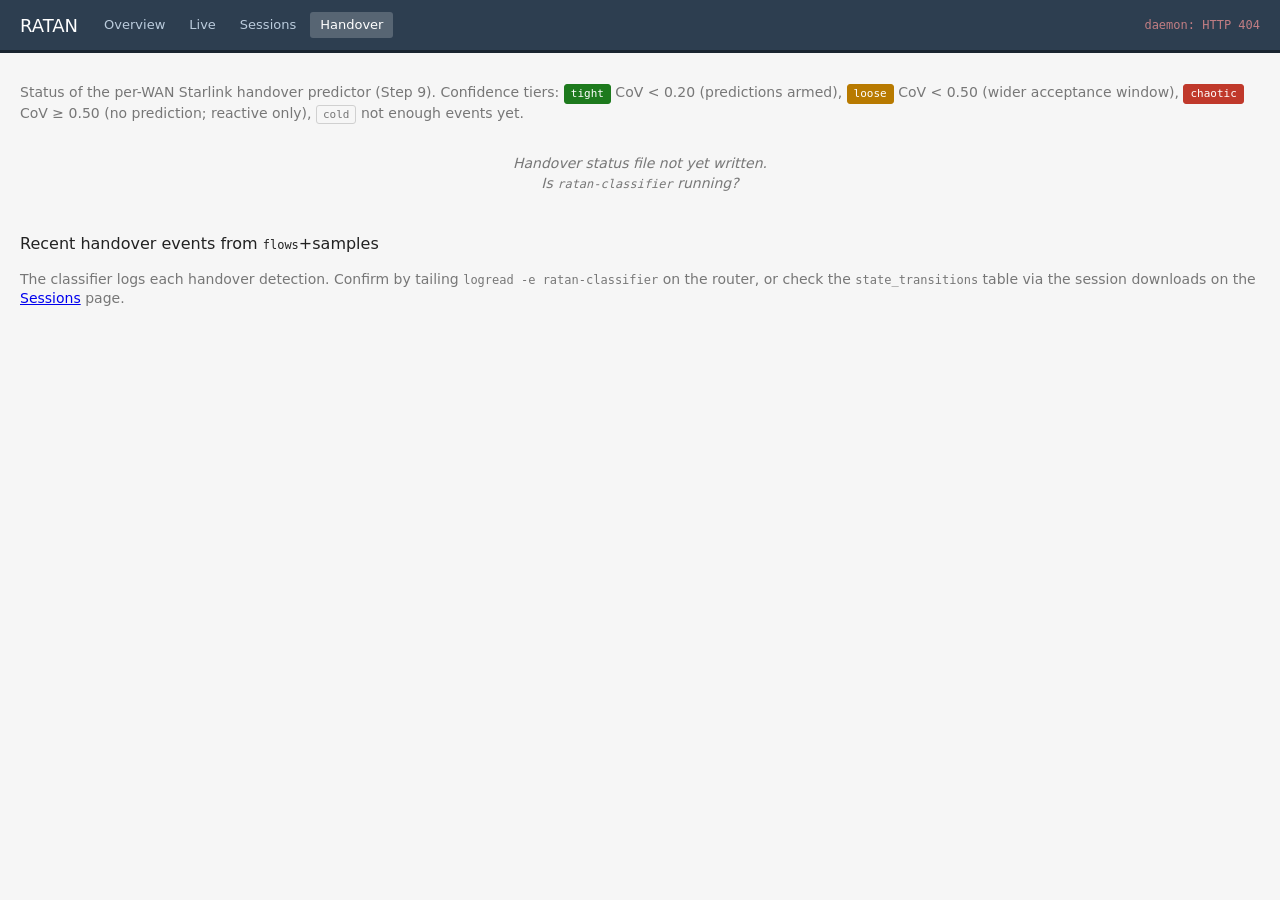
==== ratan/packaging/openwrt/luci-app-ratan/root/www/ratan/handover.html @ 14bf630e "Add ratan/ Step 11: LuCI dashboard (first user-visible artifact) Static HTML/JS dashboard served by " ====
<!DOCTYPE html>
<!-- SPDX-License-Identifier: GPL-2.0 -->
<html lang="en">
<head>
<meta charset="utf-8">
<meta name="viewport" content="width=device-width,initial-scale=1">
<title>RATAN · Handover predictor</title>
<link rel="stylesheet" href="ratan.css">
</head>
<body>
<main>
    <p class="muted">
        Status of the per-WAN Starlink handover predictor (Step 9). Confidence tiers:
        <span class="confidence tight">tight</span> CoV &lt; 0.20 (predictions armed),
        <span class="confidence loose">loose</span> CoV &lt; 0.50 (wider acceptance window),
        <span class="confidence chaotic">chaotic</span> CoV ≥ 0.50 (no prediction; reactive only),
        <span class="confidence cold">cold</span> not enough events yet.
    </p>
    <div id="content"><div class="empty">loading…</div></div>
    <h2 style="margin-top:24px">Recent handover events from <span class="mono">flows</span>+samples</h2>
    <p class="muted">
        The classifier logs each handover detection. Confirm by tailing
        <span class="mono">logread -e ratan-classifier</span> on the router, or check the
        <span class="mono">state_transitions</span> table via the session downloads on the
        <a href="sessions.html">Sessions</a> page.
    </p>
</main>
<script src="ratan.js"></script>
<script>
renderHeader("handover");

async function refresh() {
    const ho = await fetchHandoverStatus();
    if (!ho || !ho.wans) {
        document.getElementById("content").innerHTML =
            `<div class="empty">Handover status file not yet written.<br>
             Is <span class="mono">ratan-classifier</span> running?</div>`;
        return;
    }
    const written = ho.wrote_at_wall ? new Date(ho.wrote_at_wall * 1000).toLocaleTimeString() : "—";
    document.getElementById("content").innerHTML = `
        <p class="muted" style="margin-bottom:12px">Last update: ${written}</p>
        <div class="cards">
        ${ho.wans.map(w => `
            <div class="card">
                <h3>WAN ${w.wan_id}
                    <span class="confidence ${w.confidence}">${w.confidence}</span>
                </h3>
                <div class="row"><span class="label">Events detected</span>
                                 <span class="val">${w.events_total}</span></div>
                <div class="row"><span class="label">Intervals tracked</span>
                                 <span class="val">${w.intervals_tracked} / 20</span></div>
                <div class="row"><span class="label">CoV (sigma/mean)</span>
                                 <span class="val">${w.cov === null ? '—' : w.cov.toFixed(3)}</span></div>
                <div class="row"><span class="label">Median interval</span>
                                 <span class="val">${w.median_interval_s === null ? '—' : w.median_interval_s.toFixed(1) + 's'}</span></div>
                <div class="row"><span class="label">Next handover in</span>
                                 <span class="val">${w.next_predicted_in_s === null ? '—' : fmtDuration(w.next_predicted_in_s)}</span></div>
                <div class="row"><span class="label">Miss streak</span>
                                 <span class="val">${w.miss_streak} / 3</span></div>
                <div class="row"><span class="label">Currently armed</span>
                                 <span class="val">${w.currently_armed
                                    ? '<span style="color:var(--warn);font-weight:600">YES</span>'
                                    : 'no'}</span></div>
            </div>`).join("")}
        </div>`;
}

refresh();
setInterval(refresh, 2000);
</script>
</body>
</html>
---- ratan/packaging/openwrt/luci-app-ratan/root/www/ratan/ratan.css ----
/* SPDX-License-Identifier: GPL-2.0
 * ratan.css -- minimal styling for the RATAN LuCI dashboard.
 * Goal: look at home next to LuCI's stock pages; no framework bloat.
 */

:root {
    --ok: #1d7a1d;
    --warn: #b87a00;
    --bad: #c0392b;
    --transient: #2980b9;
    --bg: #f6f6f6;
    --card-bg: #ffffff;
    --border: #d0d0d0;
    --text: #222;
    --muted: #777;
    --mono: ui-monospace, Menlo, Consolas, monospace;
}

* { box-sizing: border-box; }

body {
    margin: 0;
    background: var(--bg);
    color: var(--text);
    font-family: system-ui, -apple-system, "Segoe UI", Roboto, sans-serif;
    font-size: 14px;
    line-height: 1.4;
}

header {
    background: #2d3e50;
    color: white;
    padding: 12px 20px;
    display: flex;
    align-items: center;
    gap: 16px;
    border-bottom: 3px solid #1a2530;
}
header h1 { margin: 0; font-size: 18px; font-weight: 500; }
header nav { display: flex; gap: 4px; flex-wrap: wrap; }
header nav a {
    color: #bcd;
    text-decoration: none;
    padding: 4px 10px;
    border-radius: 3px;
    font-size: 13px;
}
header nav a:hover { background: rgba(255,255,255,0.1); color: white; }
header nav a.active { background: rgba(255,255,255,0.2); color: white; }
header .conn {
    margin-left: auto;
    font-size: 12px;
    font-family: var(--mono);
    opacity: 0.7;
}
header .conn.ok { color: #9f9; }
header .conn.bad { color: #f99; }

main { padding: 16px 20px; max-width: 1400px; }

h2 { margin-top: 0; font-size: 16px; font-weight: 500; }
.muted { color: var(--muted); }
.mono { font-family: var(--mono); font-size: 12px; }

.cards {
    display: grid;
    grid-template-columns: repeat(auto-fill, minmax(320px, 1fr));
    gap: 12px;
    margin-bottom: 20px;
}

.card {
    background: var(--card-bg);
    border: 1px solid var(--border);
    border-radius: 4px;
    padding: 12px 16px;
}
.card h3 {
    margin: 0 0 8px;
    font-size: 14px;
    font-weight: 600;
    display: flex;
    align-items: center;
    justify-content: space-between;
}
.card .row {
    display: flex;
    justify-content: space-between;
    padding: 3px 0;
    font-size: 13px;
}
.card .row .label { color: var(--muted); }
.card .row .val { font-family: var(--mono); }

.state {
    display: inline-block;
    padding: 2px 8px;
    border-radius: 3px;
    font-size: 11px;
    font-weight: 600;
    text-transform: uppercase;
    letter-spacing: 0.04em;
    color: white;
}
.state.HEALTHY   { background: var(--ok); }
.state.TRANSIENT { background: var(--transient); }
.state.DEGRADING { background: var(--warn); }
.state.DOWN      { background: var(--bad); }

.confidence {
    display: inline-block;
    padding: 1px 6px;
    border-radius: 3px;
    font-size: 11px;
    font-family: var(--mono);
    border: 1px solid var(--border);
}
.confidence.tight   { color: white; background: var(--ok); border-color: var(--ok); }
.confidence.loose   { color: white; background: var(--warn); border-color: var(--warn); }
.confidence.chaotic { color: white; background: var(--bad); border-color: var(--bad); }
.confidence.cold    { color: var(--muted); }

table {
    width: 100%;
    border-collapse: collapse;
    background: var(--card-bg);
    border: 1px solid var(--border);
    border-radius: 4px;
    overflow: hidden;
    font-size: 13px;
}
th, td {
    text-align: left;
    padding: 8px 12px;
    border-bottom: 1px solid var(--border);
}
th { background: #ececec; font-size: 12px; font-weight: 600; color: #555; }
tr:last-child td { border-bottom: 0; }
tr:hover { background: #fafafa; }

button, .btn {
    background: #2980b9;
    color: white;
    border: 0;
    padding: 5px 12px;
    border-radius: 3px;
    font-size: 12px;
    cursor: pointer;
    text-decoration: none;
    display: inline-block;
}
button:hover, .btn:hover { background: #1f6391; }
button.danger, .btn.danger { background: var(--bad); }
button.danger:hover, .btn.danger:hover { background: #962c20; }
button.secondary, .btn.secondary { background: #888; }

.event-log {
    background: #1e1e1e;
    color: #d0d0d0;
    font-family: var(--mono);
    font-size: 11px;
    padding: 10px;
    border-radius: 4px;
    height: 360px;
    overflow-y: scroll;
    white-space: pre;
}
.event-log .ts { color: #888; }
.event-log .kind-sample { color: #6cc; }
.event-log .kind-state { color: #cc6; }
.event-log .kind-weight { color: #c6c; }
.event-log .kind-inject { color: #fc6; }
.event-log .kind-discovery { color: #9c9; }
.event-log .kind-flow { color: #6f9; }
.event-log .kind-mos { color: #f9c; }

.toolbar {
    display: flex;
    gap: 8px;
    align-items: center;
    margin-bottom: 12px;
    flex-wrap: wrap;
}
.toolbar label { font-size: 12px; color: var(--muted); }
.toolbar input { padding: 4px 8px; font-size: 13px; border: 1px solid var(--border); border-radius: 3px; }

.empty { color: var(--muted); font-style: italic; padding: 16px; text-align: center; }

.kpi {
    display: inline-block;
    background: var(--card-bg);
    border: 1px solid var(--border);
    border-radius: 4px;
    padding: 8px 14px;
    margin-right: 8px;
    margin-bottom: 8px;
}
.kpi .v { font-size: 20px; font-family: var(--mono); font-weight: 600; }
.kpi .l { font-size: 11px; color: var(--muted); }
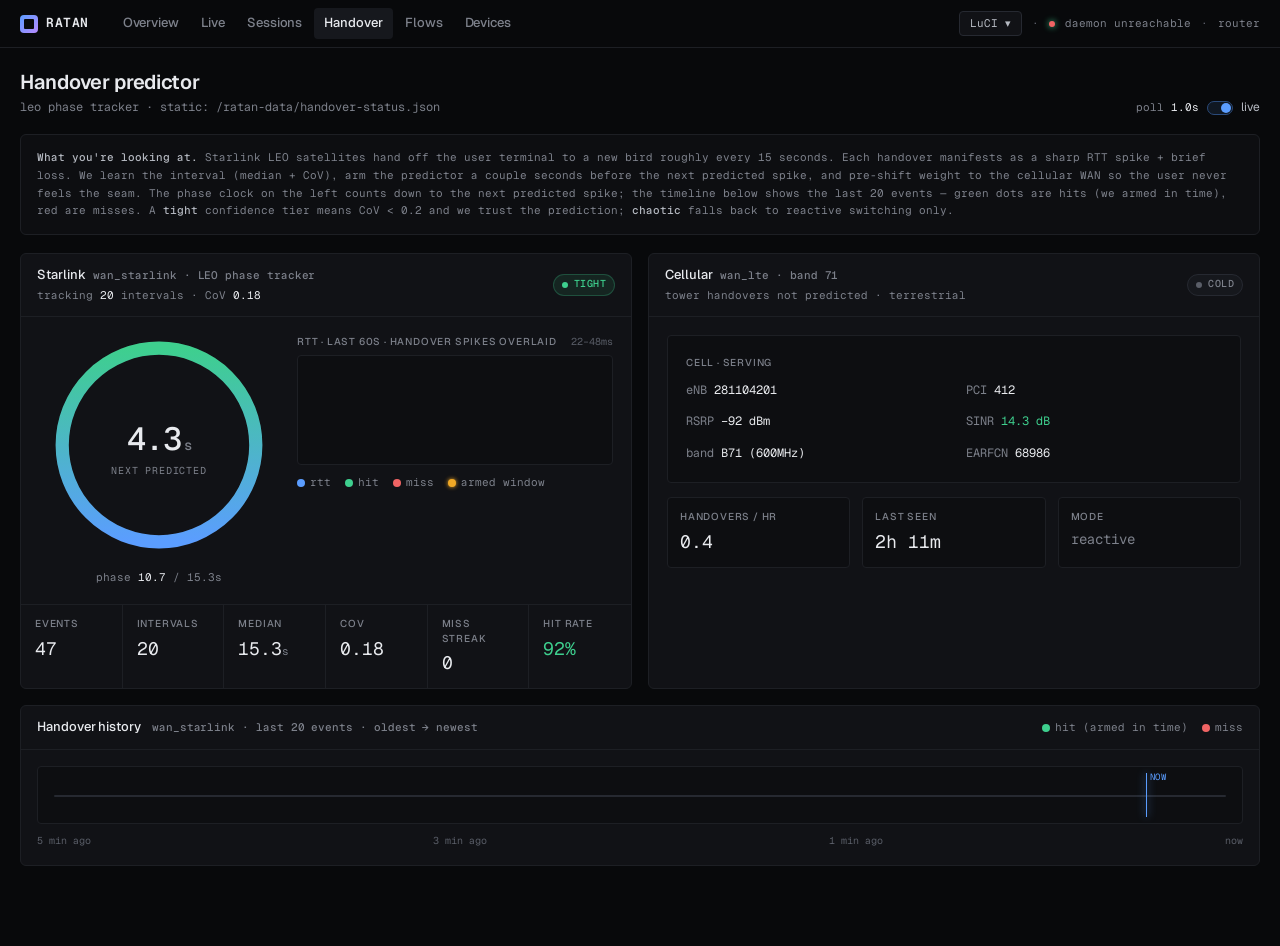
==== commit 21c9b968: "ui: adopt design dashboard + add /wans, /events; explicit LuCI coexistence Replaces the hand-rolled " ====
--- a/ratan/packaging/openwrt/luci-app-ratan/root/www/ratan/handover.html
+++ b/ratan/packaging/openwrt/luci-app-ratan/root/www/ratan/handover.html
@@ -1,73 +1,546 @@
 <!DOCTYPE html>
-<!-- SPDX-License-Identifier: GPL-2.0 -->
 <html lang="en">
 <head>
-<meta charset="utf-8">
-<meta name="viewport" content="width=device-width,initial-scale=1">
-<title>RATAN · Handover predictor</title>
-<link rel="stylesheet" href="ratan.css">
+  <meta charset="UTF-8" />
+  <title>RATAN · Handover predictor</title>
+  <meta name="viewport" content="width=device-width, initial-scale=1.0" />
+  <link rel="stylesheet" href="ratan.css" />
+  <style>
+    .phase-clock {
+      position: relative;
+      width: 100%;
+      aspect-ratio: 1;
+      max-width: 220px;
+      margin: 0 auto;
+    }
+    .phase-clock svg { width: 100%; height: 100%; transform: rotate(-90deg); }
+    .phase-clock-center {
+      position: absolute;
+      inset: 0;
+      display: flex;
+      flex-direction: column;
+      align-items: center;
+      justify-content: center;
+      font-family: var(--mono);
+    }
+    .phase-clock-center .big {
+      font-size: 32px;
+      font-weight: 500;
+      letter-spacing: -0.02em;
+      color: var(--fg);
+      font-variant-numeric: tabular-nums;
+    }
+    .phase-clock-center .big .unit { font-size: 14px; color: var(--fg-2); margin-left: 2px; }
+    .phase-clock-center .lbl {
+      font-size: 10px;
+      letter-spacing: 0.08em;
+      text-transform: uppercase;
+      color: var(--fg-2);
+      margin-top: 2px;
+    }
+
+    /* RTT spike trace */
+    .rtt-trace {
+      height: 110px;
+      background: var(--bg-1);
+      border: 1px solid var(--line);
+      border-radius: var(--r-sm);
+      position: relative;
+      overflow: hidden;
+    }
+    .rtt-trace canvas { display: block; width: 100%; height: 100%; }
+    .rtt-trace-gridline {
+      position: absolute;
+      left: 0;
+      right: 0;
+      height: 1px;
+      background: rgba(255,255,255,0.04);
+    }
+    .rtt-trace-label {
+      position: absolute;
+      font-family: var(--mono);
+      font-size: 9px;
+      color: var(--fg-3);
+      padding: 1px 4px;
+      background: var(--bg-1);
+    }
+
+    /* Wide handover timeline */
+    .handover-timeline {
+      position: relative;
+      padding: 28px 16px 28px;
+      background: var(--bg-1);
+      border: 1px solid var(--line);
+      border-radius: var(--r-sm);
+    }
+    .ht-axis {
+      position: absolute;
+      left: 16px;
+      right: 16px;
+      top: 50%;
+      height: 2px;
+      background: var(--line-2);
+      border-radius: 1px;
+    }
+    .ht-tick {
+      position: absolute;
+      top: 50%;
+      width: 14px;
+      height: 14px;
+      border-radius: 50%;
+      transform: translate(-50%, -50%);
+      border: 2px solid var(--bg-1);
+      transition: all 200ms;
+    }
+    .ht-tick.hit { background: var(--healthy); box-shadow: 0 0 12px rgba(62,207,142,0.5); }
+    .ht-tick.miss { background: var(--down); box-shadow: 0 0 12px rgba(240,100,100,0.5); }
+    .ht-tick-label {
+      position: absolute;
+      top: calc(50% + 14px);
+      transform: translateX(-50%);
+      font-family: var(--mono);
+      font-size: 10px;
+      color: var(--fg-3);
+      white-space: nowrap;
+    }
+    .ht-tick-rtt {
+      position: absolute;
+      top: calc(50% - 26px);
+      transform: translateX(-50%);
+      font-family: var(--mono);
+      font-size: 9px;
+      color: var(--fg-2);
+      white-space: nowrap;
+    }
+    .ht-now {
+      position: absolute;
+      top: 6px;
+      bottom: 6px;
+      width: 1px;
+      background: var(--accent);
+      box-shadow: 0 0 8px var(--accent);
+    }
+    .ht-now::before {
+      content: 'now';
+      position: absolute;
+      top: -2px;
+      left: 4px;
+      font-family: var(--mono);
+      font-size: 9px;
+      color: var(--accent);
+      letter-spacing: 0.08em;
+      text-transform: uppercase;
+    }
+
+    /* Stats bar */
+    .stat-rail {
+      display: grid;
+      grid-template-columns: repeat(6, 1fr);
+      gap: 0;
+    }
+    .stat-rail > div {
+      padding: 12px 14px;
+      border-right: 1px solid var(--line);
+    }
+    .stat-rail > div:last-child { border-right: 0; }
+    @media (max-width: 768px) {
+      .stat-rail { grid-template-columns: repeat(3, 1fr); }
+      .stat-rail > div:nth-child(3n) { border-right: 0; }
+      .stat-rail > div:nth-child(n+4) { border-top: 1px solid var(--line); }
+    }
+
+    .armed-banner {
+      display: none;
+      align-items: center;
+      gap: 8px;
+      padding: 8px 14px;
+      background: linear-gradient(90deg, rgba(240,168,38,0.18), rgba(240,168,38,0.05));
+      border-left: 2px solid var(--degrading);
+      font-family: var(--mono);
+      font-size: 12px;
+      color: var(--degrading);
+    }
+    .armed-banner.on { display: flex; }
+    .armed-banner::before {
+      content: '';
+      width: 8px; height: 8px; border-radius: 50%; background: var(--degrading);
+      box-shadow: 0 0 8px var(--degrading);
+      animation: pulse 0.8s ease-in-out infinite;
+    }
+
+    .legend {
+      display: flex;
+      gap: 14px;
+      font-family: var(--mono);
+      font-size: 11px;
+      color: var(--fg-2);
+      align-items: center;
+    }
+    .legend-item { display: inline-flex; align-items: center; gap: 5px; }
+    .legend-dot { width: 8px; height: 8px; border-radius: 50%; }
+  </style>
 </head>
 <body>
-<main>
-    <p class="muted">
-        Status of the per-WAN Starlink handover predictor (Step 9). Confidence tiers:
-        <span class="confidence tight">tight</span> CoV &lt; 0.20 (predictions armed),
-        <span class="confidence loose">loose</span> CoV &lt; 0.50 (wider acceptance window),
-        <span class="confidence chaotic">chaotic</span> CoV ≥ 0.50 (no prediction; reactive only),
-        <span class="confidence cold">cold</span> not enough events yet.
-    </p>
-    <div id="content"><div class="empty">loading…</div></div>
-    <h2 style="margin-top:24px">Recent handover events from <span class="mono">flows</span>+samples</h2>
-    <p class="muted">
-        The classifier logs each handover detection. Confirm by tailing
-        <span class="mono">logread -e ratan-classifier</span> on the router, or check the
-        <span class="mono">state_transitions</span> table via the session downloads on the
-        <a href="sessions.html">Sessions</a> page.
-    </p>
-</main>
-<script src="ratan.js"></script>
-<script>
-renderHeader("handover");
-
-async function refresh() {
-    const ho = await fetchHandoverStatus();
-    if (!ho || !ho.wans) {
-        document.getElementById("content").innerHTML =
-            `<div class="empty">Handover status file not yet written.<br>
-             Is <span class="mono">ratan-classifier</span> running?</div>`;
-        return;
-    }
-    const written = ho.wrote_at_wall ? new Date(ho.wrote_at_wall * 1000).toLocaleTimeString() : "—";
-    document.getElementById("content").innerHTML = `
-        <p class="muted" style="margin-bottom:12px">Last update: ${written}</p>
-        <div class="cards">
-        ${ho.wans.map(w => `
-            <div class="card">
-                <h3>WAN ${w.wan_id}
-                    <span class="confidence ${w.confidence}">${w.confidence}</span>
-                </h3>
-                <div class="row"><span class="label">Events detected</span>
-                                 <span class="val">${w.events_total}</span></div>
-                <div class="row"><span class="label">Intervals tracked</span>
-                                 <span class="val">${w.intervals_tracked} / 20</span></div>
-                <div class="row"><span class="label">CoV (sigma/mean)</span>
-                                 <span class="val">${w.cov === null ? '—' : w.cov.toFixed(3)}</span></div>
-                <div class="row"><span class="label">Median interval</span>
-                                 <span class="val">${w.median_interval_s === null ? '—' : w.median_interval_s.toFixed(1) + 's'}</span></div>
-                <div class="row"><span class="label">Next handover in</span>
-                                 <span class="val">${w.next_predicted_in_s === null ? '—' : fmtDuration(w.next_predicted_in_s)}</span></div>
-                <div class="row"><span class="label">Miss streak</span>
-                                 <span class="val">${w.miss_streak} / 3</span></div>
-                <div class="row"><span class="label">Currently armed</span>
-                                 <span class="val">${w.currently_armed
-                                    ? '<span style="color:var(--warn);font-weight:600">YES</span>'
-                                    : 'no'}</span></div>
-            </div>`).join("")}
-        </div>`;
-}
-
-refresh();
-setInterval(refresh, 2000);
-</script>
+  <div id="nav-slot" data-screen-label="04 Handover predictor"></div>
+
+  <main class="page">
+    <header class="page-head">
+      <div>
+        <div class="page-title">Handover predictor</div>
+        <div class="page-sub">leo phase tracker · static: /ratan-data/handover-status.json</div>
+      </div>
+      <div class="page-head-actions">
+        <span style="font-family:var(--mono); font-size:11px; color:var(--fg-2);">
+          poll <span style="color:var(--fg);">1.0s</span>
+        </span>
+        <label class="switch">
+          <input type="checkbox" id="live-toggle" checked />
+          <span class="switch-track"></span>
+          <span>live</span>
+        </label>
+      </div>
+    </header>
+
+    <div class="rationale">
+      <b>What you're looking at.</b>
+      Starlink LEO satellites hand off the user terminal to a new bird roughly every 15 seconds. Each handover
+      manifests as a sharp RTT spike + brief loss. We learn the interval (median + CoV), arm the predictor a
+      couple seconds before the next predicted spike, and pre-shift weight to the cellular WAN so the user
+      never feels the seam. The phase clock on the left counts down to the next predicted spike; the
+      timeline below shows the last 20 events — green dots are hits (we armed in time), red are misses.
+      A <b>tight</b> confidence tier means CoV &lt; 0.2 and we trust the prediction; <b>chaotic</b> falls back
+      to reactive switching only.
+    </div>
+
+    <!-- Per-WAN predictor cards ------------------------------------------- -->
+    <section class="grid-2" style="margin-bottom: 16px;">
+      <!-- WAN 0 ====================================================== -->
+      <div class="card" data-wan="0">
+        <div class="card-head">
+          <div>
+            <div class="card-title">Starlink<span class="card-title-sub">wan_starlink · LEO phase tracker</span></div>
+            <div style="font-family:var(--mono); font-size:11px; color:var(--fg-2); margin-top:3px;">
+              tracking <span style="color:var(--fg);" data-intervals>20</span> intervals · CoV <span style="color:var(--fg);" data-cov>0.18</span>
+            </div>
+          </div>
+          <div class="badge tight" data-conf>tight</div>
+        </div>
+
+        <div class="armed-banner" data-armed>predictor armed · pre-shifting MPTCP weight to wan_lte</div>
+
+        <div style="display:grid; grid-template-columns: 240px 1fr; gap: 18px; padding: 18px 18px 6px;">
+          <!-- phase clock -->
+          <div>
+            <div class="phase-clock">
+              <svg viewBox="0 0 100 100">
+                <circle cx="50" cy="50" r="44" fill="none" stroke="#1d1f24" stroke-width="6"/>
+                <circle cx="50" cy="50" r="44" fill="none" stroke="url(#g0)" stroke-width="6"
+                        stroke-linecap="round"
+                        stroke-dasharray="276.46" stroke-dashoffset="0"
+                        data-arc style="transition: stroke-dashoffset 200ms linear;"/>
+                <defs>
+                  <linearGradient id="g0" x1="0" x2="1" y1="0" y2="0">
+                    <stop offset="0%" stop-color="#5b9dff"/>
+                    <stop offset="100%" stop-color="#3ecf8e"/>
+                  </linearGradient>
+                </defs>
+              </svg>
+              <div class="phase-clock-center">
+                <div class="big"><span data-next>4.3</span><span class="unit">s</span></div>
+                <div class="lbl">next predicted</div>
+              </div>
+            </div>
+            <div style="text-align:center; font-family:var(--mono); font-size:11px; color:var(--fg-2); margin-top:10px;">
+              phase <span style="color:var(--fg);" data-phase>10.7</span> / <span data-median>15.3</span>s
+            </div>
+          </div>
+
+          <!-- RTT trace -->
+          <div>
+            <div style="display:flex; justify-content:space-between; align-items:baseline; margin-bottom:6px;">
+              <div class="metric-label">RTT · last 60s · handover spikes overlaid</div>
+              <div style="font-family:var(--mono); font-size:10px; color:var(--fg-3);">
+                <span data-rtt-min>22</span>–<span data-rtt-max>48</span>ms
+              </div>
+            </div>
+            <div class="rtt-trace">
+              <canvas data-rtt-canvas></canvas>
+            </div>
+            <div class="legend" style="margin-top: 10px;">
+              <span class="legend-item"><span class="legend-dot" style="background:var(--accent);"></span> rtt</span>
+              <span class="legend-item"><span class="legend-dot" style="background:var(--healthy);"></span> hit</span>
+              <span class="legend-item"><span class="legend-dot" style="background:var(--down);"></span> miss</span>
+              <span class="legend-item"><span class="legend-dot" style="background:var(--degrading); box-shadow:0 0 4px var(--degrading);"></span> armed window</span>
+            </div>
+          </div>
+        </div>
+
+        <!-- stat rail -->
+        <div class="stat-rail" style="border-top: 1px solid var(--line); margin-top: 12px;">
+          <div>
+            <div class="metric-label" style="margin-bottom:4px;">events</div>
+            <div style="font-family:var(--mono); font-size:18px;" data-events>47</div>
+          </div>
+          <div>
+            <div class="metric-label" style="margin-bottom:4px;">intervals</div>
+            <div style="font-family:var(--mono); font-size:18px;" data-int2>20</div>
+          </div>
+          <div>
+            <div class="metric-label" style="margin-bottom:4px;">median</div>
+            <div style="font-family:var(--mono); font-size:18px;"><span data-median2>15.3</span><span style="font-size:11px; color:var(--fg-2);">s</span></div>
+          </div>
+          <div>
+            <div class="metric-label" style="margin-bottom:4px;">CoV</div>
+            <div style="font-family:var(--mono); font-size:18px;" data-cov2>0.18</div>
+          </div>
+          <div>
+            <div class="metric-label" style="margin-bottom:4px;">miss streak</div>
+            <div style="font-family:var(--mono); font-size:18px;" data-miss>0</div>
+          </div>
+          <div>
+            <div class="metric-label" style="margin-bottom:4px;">hit rate</div>
+            <div style="font-family:var(--mono); font-size:18px; color: var(--healthy);" data-hit-rate>92%</div>
+          </div>
+        </div>
+      </div>
+
+      <!-- WAN 1 — terrestrial, no handover cycle ===================== -->
+      <div class="card" data-wan="1">
+        <div class="card-head">
+          <div>
+            <div class="card-title">Cellular<span class="card-title-sub">wan_lte · band 71</span></div>
+            <div style="font-family:var(--mono); font-size:11px; color:var(--fg-2); margin-top:3px;">
+              tower handovers not predicted · terrestrial
+            </div>
+          </div>
+          <div class="badge cold">cold</div>
+        </div>
+
+        <div style="padding: 18px;">
+          <div style="background: var(--bg-1); border: 1px solid var(--line); border-radius: var(--r-sm); padding: 20px 18px;">
+            <div class="metric-label" style="margin-bottom: 12px;">cell · serving</div>
+            <div style="display: grid; grid-template-columns: 1fr 1fr; gap: 14px 24px; font-family: var(--mono); font-size: 12px;">
+              <div><span style="color:var(--fg-2);">eNB</span> <span style="color:var(--fg);">281104201</span></div>
+              <div><span style="color:var(--fg-2);">PCI</span> <span style="color:var(--fg);">412</span></div>
+              <div><span style="color:var(--fg-2);">RSRP</span> <span style="color:var(--fg);">−92 dBm</span></div>
+              <div><span style="color:var(--fg-2);">SINR</span> <span style="color:var(--healthy);">14.3 dB</span></div>
+              <div><span style="color:var(--fg-2);">band</span> <span style="color:var(--fg);">B71 (600MHz)</span></div>
+              <div><span style="color:var(--fg-2);">EARFCN</span> <span style="color:var(--fg);">68986</span></div>
+            </div>
+          </div>
+
+          <div style="display: grid; grid-template-columns: 1fr 1fr 1fr; gap: 12px; margin-top: 14px;">
+            <div style="padding: 12px; background: var(--bg-1); border: 1px solid var(--line); border-radius: var(--r-sm);">
+              <div class="metric-label" style="margin-bottom: 4px;">handovers / hr</div>
+              <div style="font-family:var(--mono); font-size: 18px;">0.4</div>
+            </div>
+            <div style="padding: 12px; background: var(--bg-1); border: 1px solid var(--line); border-radius: var(--r-sm);">
+              <div class="metric-label" style="margin-bottom: 4px;">last seen</div>
+              <div style="font-family:var(--mono); font-size: 18px;">2h 11m</div>
+            </div>
+            <div style="padding: 12px; background: var(--bg-1); border: 1px solid var(--line); border-radius: var(--r-sm);">
+              <div class="metric-label" style="margin-bottom: 4px;">mode</div>
+              <div style="font-family:var(--mono); font-size: 14px; color: var(--fg-2);">reactive</div>
+            </div>
+          </div>
+        </div>
+      </div>
+    </section>
+
+    <!-- Wide handover history timeline ------------------------------------ -->
+    <section class="card">
+      <div class="card-head">
+        <div>
+          <div class="card-title">Handover history <span class="card-title-sub">wan_starlink · last 20 events · oldest → newest</span></div>
+        </div>
+        <div class="legend">
+          <span class="legend-item"><span class="legend-dot" style="background:var(--healthy);"></span> hit (armed in time)</span>
+          <span class="legend-item"><span class="legend-dot" style="background:var(--down);"></span> miss</span>
+        </div>
+      </div>
+      <div class="card-body">
+        <div class="handover-timeline" id="ht">
+          <div class="ht-axis"></div>
+          <div class="ht-now" id="ht-now" style="left: 92%;"></div>
+        </div>
+        <div style="display:flex; justify-content:space-between; margin-top:10px; font-family:var(--mono); font-size:10px; color:var(--fg-3);">
+          <span>5 min ago</span><span>3 min ago</span><span>1 min ago</span><span>now</span>
+        </div>
+      </div>
+    </section>
+  </main>
+
+  <script src="ratan.js"></script>
+  <script>
+    RATAN.mountNav('handover');
+    const { bus, STATE } = RATAN;
+
+    // ---- WAN 0 phase clock + stats ------
+    const card0 = document.querySelector('[data-wan="0"]');
+    const arc = card0.querySelector('[data-arc]');
+    const CIRC = 276.46;
+
+    function renderWAN0() {
+      const w = STATE.wans[0];
+      const h = w.handover;
+      const phase = h.median_interval_s - h.next_predicted_in_s;
+
+      card0.querySelector('[data-next]').textContent = h.next_predicted_in_s.toFixed(1);
+      card0.querySelector('[data-phase]').textContent = phase.toFixed(1);
+      card0.querySelector('[data-median]').textContent = h.median_interval_s.toFixed(1);
+      card0.querySelector('[data-median2]').textContent = h.median_interval_s.toFixed(1);
+      card0.querySelector('[data-cov]').textContent = h.cov.toFixed(2);
+      card0.querySelector('[data-cov2]').textContent = h.cov.toFixed(2);
+      card0.querySelector('[data-intervals]').textContent = h.intervals_tracked;
+      card0.querySelector('[data-int2]').textContent = h.intervals_tracked;
+      card0.querySelector('[data-events]').textContent = h.events_total;
+      card0.querySelector('[data-miss]').textContent = h.miss_streak;
+
+      const hits = w.handoverTimeline.filter(t => t.hit).length;
+      const hitRate = w.handoverTimeline.length ? Math.round(hits / w.handoverTimeline.length * 100) : 100;
+      card0.querySelector('[data-hit-rate]').textContent = hitRate + '%';
+
+      // arc fills as phase progresses
+      const frac = Math.min(1, Math.max(0, phase / h.median_interval_s));
+      arc.setAttribute('stroke-dashoffset', (CIRC * (1 - frac)).toFixed(1));
+
+      // armed banner
+      card0.querySelector('[data-armed]').classList.toggle('on', h.currently_armed);
+
+      // confidence badge
+      const conf = card0.querySelector('[data-conf]');
+      conf.textContent = h.confidence;
+      conf.className = 'badge ' + h.confidence;
+
+      // RTT min/max
+      const rtts = w.rttHist.map(u => u/1000);
+      card0.querySelector('[data-rtt-min]').textContent = Math.round(Math.min(...rtts));
+      card0.querySelector('[data-rtt-max]').textContent = Math.round(Math.max(...rtts));
+    }
+
+    // ---- RTT canvas trace ------
+    const rttCanvas = card0.querySelector('[data-rtt-canvas]');
+    function drawRTT() {
+      const w = STATE.wans[0];
+      const cs = rttCanvas.getBoundingClientRect();
+      const dpr = window.devicePixelRatio || 1;
+      rttCanvas.width = cs.width * dpr;
+      rttCanvas.height = cs.height * dpr;
+      const ctx = rttCanvas.getContext('2d');
+      ctx.scale(dpr, dpr);
+      ctx.clearRect(0,0,cs.width,cs.height);
+
+      const data = w.rttHist;
+      const min = Math.min(...data) * 0.95;
+      const max = Math.max(...data) * 1.05;
+      const range = max - min || 1;
+
+      // gridlines
+      ctx.strokeStyle = 'rgba(255,255,255,0.04)';
+      ctx.lineWidth = 1;
+      for (let i = 1; i < 4; i++) {
+        const y = (cs.height / 4) * i;
+        ctx.beginPath(); ctx.moveTo(0, y); ctx.lineTo(cs.width, y); ctx.stroke();
+      }
+
+      // armed window shading (last 3s if armed)
+      if (w.handover.currently_armed) {
+        const armedStart = cs.width - (3 / 60) * cs.width;
+        ctx.fillStyle = 'rgba(240,168,38,0.08)';
+        ctx.fillRect(armedStart, 0, cs.width - armedStart, cs.height);
+      }
+
+      // area fill
+      ctx.beginPath();
+      data.forEach((v, i) => {
+        const x = (i / (data.length - 1)) * cs.width;
+        const y = cs.height - ((v - min) / range) * cs.height;
+        if (i === 0) ctx.moveTo(x, y); else ctx.lineTo(x, y);
+      });
+      ctx.lineTo(cs.width, cs.height);
+      ctx.lineTo(0, cs.height);
+      ctx.closePath();
+      const grad = ctx.createLinearGradient(0, 0, 0, cs.height);
+      grad.addColorStop(0, 'rgba(91,157,255,0.25)');
+      grad.addColorStop(1, 'rgba(91,157,255,0.02)');
+      ctx.fillStyle = grad;
+      ctx.fill();
+
+      // line
+      ctx.beginPath();
+      data.forEach((v, i) => {
+        const x = (i / (data.length - 1)) * cs.width;
+        const y = cs.height - ((v - min) / range) * cs.height;
+        if (i === 0) ctx.moveTo(x, y); else ctx.lineTo(x, y);
+      });
+      ctx.strokeStyle = '#5b9dff';
+      ctx.lineWidth = 1.4;
+      ctx.stroke();
+
+      // overlay spike dots at handover events (last 60s window)
+      const now = Date.now();
+      w.handoverTimeline.forEach(ev => {
+        const ageS = (now - ev.t) / 1000;
+        if (ageS > 60) return;
+        const x = cs.width - (ageS / 60) * cs.width;
+        ctx.beginPath();
+        ctx.arc(x, 8, 3, 0, Math.PI*2);
+        ctx.fillStyle = ev.hit ? '#3ecf8e' : '#f06464';
+        ctx.fill();
+      });
+    }
+
+    // ---- handover history timeline ------
+    const ht = document.getElementById('ht');
+    function renderTimeline() {
+      const w = STATE.wans[0];
+      // clear existing ticks
+      ht.querySelectorAll('.ht-tick, .ht-tick-label, .ht-tick-rtt').forEach(n => n.remove());
+
+      const now = Date.now();
+      const windowMs = 5 * 60 * 1000; // 5 min span
+      w.handoverTimeline.forEach((ev, i) => {
+        const ageMs = now - ev.t;
+        // span from oldest (~5 min ago) to now (right side at 92%)
+        let leftPct = 100 - (ageMs / windowMs) * 100;
+        leftPct = Math.max(2, Math.min(96, leftPct));
+
+        const tick = document.createElement('div');
+        tick.className = 'ht-tick ' + (ev.hit ? 'hit' : 'miss');
+        tick.style.left = leftPct + '%';
+        ht.appendChild(tick);
+
+        // label every 4th
+        if (i % 4 === 0 || i === w.handoverTimeline.length - 1) {
+          const lab = document.createElement('div');
+          lab.className = 'ht-tick-label';
+          lab.style.left = leftPct + '%';
+          const secAgo = Math.round(ageMs / 1000);
+          lab.textContent = secAgo > 60 ? Math.floor(secAgo/60) + 'm ' + (secAgo%60) + 's' : secAgo + 's';
+          ht.appendChild(lab);
+
+          const rtt = document.createElement('div');
+          rtt.className = 'ht-tick-rtt';
+          rtt.style.left = leftPct + '%';
+          rtt.textContent = (28 + Math.random()*20).toFixed(0) + 'ms';
+          ht.appendChild(rtt);
+        }
+      });
+    }
+
+    let live = true;
+    document.getElementById('live-toggle').addEventListener('change', e => live = e.target.checked);
+    bus.on('tick', () => {
+      if (!live) return;
+      renderWAN0();
+      drawRTT();
+      renderTimeline();
+    });
+
+    renderWAN0();
+    drawRTT();
+    renderTimeline();
+    window.addEventListener('resize', drawRTT);
+  </script>
 </body>
 </html>
--- a/ratan/packaging/openwrt/luci-app-ratan/root/www/ratan/ratan.css
+++ b/ratan/packaging/openwrt/luci-app-ratan/root/www/ratan/ratan.css
@@ -1,199 +1,715 @@
-/* SPDX-License-Identifier: GPL-2.0
- * ratan.css -- minimal styling for the RATAN LuCI dashboard.
- * Goal: look at home next to LuCI's stock pages; no framework bloat.
- */
+/* ============================================================================
+   RATAN dashboard — visual system
+   Linear-style chrome, Grafana-density data display, dark only.
+   ============================================================================ */
+
+@import url('https://fonts.googleapis.com/css2?family=Geist:wght@400;500;600&family=Geist+Mono:wght@400;500;600&display=swap');
 
 :root {
-    --ok: #1d7a1d;
-    --warn: #b87a00;
-    --bad: #c0392b;
-    --transient: #2980b9;
-    --bg: #f6f6f6;
-    --card-bg: #ffffff;
-    --border: #d0d0d0;
-    --text: #222;
-    --muted: #777;
-    --mono: ui-monospace, Menlo, Consolas, monospace;
-}
-
-* { box-sizing: border-box; }
-
-body {
-    margin: 0;
-    background: var(--bg);
-    color: var(--text);
-    font-family: system-ui, -apple-system, "Segoe UI", Roboto, sans-serif;
-    font-size: 14px;
-    line-height: 1.4;
-}
-
-header {
-    background: #2d3e50;
-    color: white;
-    padding: 12px 20px;
-    display: flex;
-    align-items: center;
-    gap: 16px;
-    border-bottom: 3px solid #1a2530;
-}
-header h1 { margin: 0; font-size: 18px; font-weight: 500; }
-header nav { display: flex; gap: 4px; flex-wrap: wrap; }
-header nav a {
-    color: #bcd;
-    text-decoration: none;
-    padding: 4px 10px;
-    border-radius: 3px;
-    font-size: 13px;
-}
-header nav a:hover { background: rgba(255,255,255,0.1); color: white; }
-header nav a.active { background: rgba(255,255,255,0.2); color: white; }
-header .conn {
-    margin-left: auto;
-    font-size: 12px;
-    font-family: var(--mono);
-    opacity: 0.7;
-}
-header .conn.ok { color: #9f9; }
-header .conn.bad { color: #f99; }
-
-main { padding: 16px 20px; max-width: 1400px; }
-
-h2 { margin-top: 0; font-size: 16px; font-weight: 500; }
-.muted { color: var(--muted); }
-.mono { font-family: var(--mono); font-size: 12px; }
-
-.cards {
-    display: grid;
-    grid-template-columns: repeat(auto-fill, minmax(320px, 1fr));
-    gap: 12px;
-    margin-bottom: 20px;
-}
+  /* surfaces — warm-tinted near-black, layered */
+  --bg:           #08090b;
+  --bg-1:        #0d0e11;
+  --surface:      #111216;
+  --surface-2:    #16181d;
+  --surface-3:    #1c1f25;
+
+  /* borders — single hairlines, no shadows */
+  --line:         #1d1f24;
+  --line-2:       #262931;
+  --line-3:       #343843;
+
+  /* text */
+  --fg:           #e8eaee;
+  --fg-1:         #b6bac2;
+  --fg-2:         #7d818b;
+  --fg-3:         #5a5e68;
+  --fg-4:         #3f434c;
+
+  /* accent — a single cool blue, used sparingly */
+  --accent:       #5b9dff;
+  --accent-dim:   #2a4a7a;
+  --accent-bg:    rgba(91, 157, 255, 0.10);
+
+  /* state colors — wan/link health */
+  --healthy:      #3ecf8e;
+  --healthy-bg:   rgba(62, 207, 142, 0.10);
+  --transient:    #5b9dff;
+  --transient-bg: rgba(91, 157, 255, 0.10);
+  --degrading:    #f0a826;
+  --degrading-bg: rgba(240, 168, 38, 0.10);
+  --down:         #f06464;
+  --down-bg:      rgba(240, 100, 100, 0.10);
+
+  /* event kind colors — for live stream */
+  --k-sample:     #5b9dff;
+  --k-state:      #f0a826;
+  --k-weight:     #b78aff;
+  --k-flow:       #3ecf8e;
+  --k-mos:        #4ad8c8;
+  --k-discovery:  #8893a3;
+  --k-inject:     #f06464;
+
+  /* type */
+  --sans: 'Geist', ui-sans-serif, system-ui, -apple-system, sans-serif;
+  --mono: 'Geist Mono', ui-monospace, 'JetBrains Mono', Menlo, monospace;
+
+  /* radii */
+  --r-sm: 4px;
+  --r:    6px;
+  --r-lg: 8px;
+}
+
+* { box-sizing: border-box; margin: 0; padding: 0; }
+
+html, body {
+  background: var(--bg);
+  color: var(--fg);
+  font-family: var(--sans);
+  font-size: 13px;
+  line-height: 1.45;
+  -webkit-font-smoothing: antialiased;
+  font-feature-settings: 'ss01', 'cv11';
+}
+
+a { color: inherit; text-decoration: none; }
+button { font: inherit; color: inherit; background: none; border: 0; cursor: pointer; }
+
+/* ---------- LuCI quick-links dropdown (RATAN coexists with LuCI) -- */
+.luci-menu { position: relative; display: inline-block; }
+.luci-toggle {
+  font-family: var(--mono);
+  font-size: 11px;
+  color: var(--fg-1);
+  padding: 4px 10px;
+  border: 1px solid var(--line-2);
+  border-radius: var(--r-sm);
+  background: var(--surface);
+}
+.luci-toggle:hover { color: var(--fg); border-color: var(--line-3); background: var(--surface-2); }
+.luci-dropdown {
+  position: absolute;
+  right: 0;
+  top: calc(100% + 4px);
+  min-width: 220px;
+  background: var(--surface);
+  border: 1px solid var(--line-2);
+  border-radius: var(--r);
+  padding: 4px;
+  z-index: 100;
+  box-shadow: 0 6px 24px rgba(0,0,0,0.4);
+}
+.luci-dropdown[hidden] { display: none; }
+.luci-dropdown a {
+  display: block;
+  padding: 6px 10px;
+  font-family: var(--mono);
+  font-size: 11px;
+  color: var(--fg-1);
+  border-radius: var(--r-sm);
+}
+.luci-dropdown a:hover { background: var(--surface-2); color: var(--fg); }
+
+::-webkit-scrollbar { width: 10px; height: 10px; }
+::-webkit-scrollbar-track { background: transparent; }
+::-webkit-scrollbar-thumb { background: var(--line-2); border-radius: 6px; border: 2px solid var(--bg); }
+::-webkit-scrollbar-thumb:hover { background: var(--line-3); }
+
+/* ---------- top nav -------------------------------------------------------- */
+
+.nav {
+  height: 48px;
+  border-bottom: 1px solid var(--line);
+  background: var(--bg);
+  display: flex;
+  align-items: center;
+  padding: 0 20px;
+  gap: 24px;
+  position: sticky;
+  top: 0;
+  z-index: 50;
+}
+
+.nav-brand {
+  display: flex;
+  align-items: center;
+  gap: 8px;
+  font-family: var(--mono);
+  font-weight: 600;
+  font-size: 13px;
+  letter-spacing: 0.04em;
+}
+.nav-brand-mark {
+  width: 18px;
+  height: 18px;
+  border-radius: 4px;
+  background: linear-gradient(135deg, var(--accent) 0%, #b78aff 100%);
+  position: relative;
+}
+.nav-brand-mark::after {
+  content: '';
+  position: absolute;
+  inset: 4px;
+  border-radius: 1px;
+  background: var(--bg);
+}
+.nav-brand-mark::before {
+  content: '';
+  position: absolute;
+  inset: 7px;
+  border-radius: 1px;
+  background: var(--accent);
+}
+
+.nav-links { display: flex; gap: 2px; flex: 1; }
+.nav-links a {
+  padding: 6px 10px;
+  border-radius: var(--r-sm);
+  color: var(--fg-2);
+  font-size: 13px;
+  font-weight: 500;
+  letter-spacing: -0.005em;
+  transition: color 80ms, background 80ms;
+}
+.nav-links a:hover { color: var(--fg); background: var(--surface); }
+.nav-links a.active { color: var(--fg); background: var(--surface-2); }
+
+.nav-right { display: flex; gap: 10px; align-items: center; font-family: var(--mono); font-size: 11px; color: var(--fg-2); }
+.nav-right .dot { width: 6px; height: 6px; border-radius: 50%; background: var(--healthy); box-shadow: 0 0 6px var(--healthy); animation: pulse 2s ease-in-out infinite; }
+@keyframes pulse { 0%, 100% { opacity: 1; } 50% { opacity: 0.5; } }
+
+/* ---------- layout --------------------------------------------------------- */
+
+.page {
+  max-width: 1480px;
+  margin: 0 auto;
+  padding: 20px 20px 80px;
+}
+
+.page-head {
+  display: flex;
+  justify-content: space-between;
+  align-items: flex-end;
+  margin-bottom: 18px;
+  gap: 24px;
+}
+.page-title {
+  font-size: 20px;
+  font-weight: 600;
+  letter-spacing: -0.015em;
+}
+.page-sub {
+  font-size: 12px;
+  color: var(--fg-2);
+  margin-top: 2px;
+  font-family: var(--mono);
+}
+
+.page-head-actions { display: flex; gap: 8px; align-items: center; }
+
+/* ---------- KPI strip ------------------------------------------------------ */
+
+.kpi-strip {
+  display: grid;
+  grid-template-columns: repeat(8, 1fr);
+  border: 1px solid var(--line);
+  border-radius: var(--r);
+  background: var(--surface);
+  overflow: hidden;
+  margin-bottom: 18px;
+}
+.kpi {
+  padding: 12px 14px;
+  border-right: 1px solid var(--line);
+  position: relative;
+}
+.kpi:last-child { border-right: 0; }
+.kpi-label {
+  font-size: 10px;
+  letter-spacing: 0.08em;
+  text-transform: uppercase;
+  color: var(--fg-2);
+  margin-bottom: 6px;
+  font-weight: 500;
+}
+.kpi-value {
+  font-family: var(--mono);
+  font-size: 20px;
+  font-weight: 500;
+  letter-spacing: -0.02em;
+  color: var(--fg);
+  font-variant-numeric: tabular-nums;
+}
+.kpi-delta {
+  font-family: var(--mono);
+  font-size: 10px;
+  color: var(--fg-3);
+  margin-top: 2px;
+}
+.kpi-delta.up { color: var(--healthy); }
+.kpi-delta.down { color: var(--down); }
+
+@media (max-width: 1200px) {
+  .kpi-strip { grid-template-columns: repeat(4, 1fr); }
+  .kpi:nth-child(4n) { border-right: 0; }
+  .kpi:nth-child(n+5) { border-top: 1px solid var(--line); }
+}
+@media (max-width: 768px) {
+  .kpi-strip { grid-template-columns: repeat(2, 1fr); }
+  .kpi:nth-child(2n) { border-right: 0; }
+  .kpi:nth-child(n+3) { border-top: 1px solid var(--line); }
+}
+
+/* ---------- card / panel --------------------------------------------------- */
 
 .card {
-    background: var(--card-bg);
-    border: 1px solid var(--border);
-    border-radius: 4px;
-    padding: 12px 16px;
-}
-.card h3 {
-    margin: 0 0 8px;
-    font-size: 14px;
-    font-weight: 600;
-    display: flex;
-    align-items: center;
-    justify-content: space-between;
-}
-.card .row {
-    display: flex;
-    justify-content: space-between;
-    padding: 3px 0;
-    font-size: 13px;
-}
-.card .row .label { color: var(--muted); }
-.card .row .val { font-family: var(--mono); }
-
-.state {
-    display: inline-block;
-    padding: 2px 8px;
-    border-radius: 3px;
-    font-size: 11px;
-    font-weight: 600;
-    text-transform: uppercase;
-    letter-spacing: 0.04em;
-    color: white;
-}
-.state.HEALTHY   { background: var(--ok); }
-.state.TRANSIENT { background: var(--transient); }
-.state.DEGRADING { background: var(--warn); }
-.state.DOWN      { background: var(--bad); }
-
-.confidence {
-    display: inline-block;
-    padding: 1px 6px;
-    border-radius: 3px;
-    font-size: 11px;
-    font-family: var(--mono);
-    border: 1px solid var(--border);
-}
-.confidence.tight   { color: white; background: var(--ok); border-color: var(--ok); }
-.confidence.loose   { color: white; background: var(--warn); border-color: var(--warn); }
-.confidence.chaotic { color: white; background: var(--bad); border-color: var(--bad); }
-.confidence.cold    { color: var(--muted); }
-
-table {
-    width: 100%;
-    border-collapse: collapse;
-    background: var(--card-bg);
-    border: 1px solid var(--border);
-    border-radius: 4px;
-    overflow: hidden;
-    font-size: 13px;
-}
-th, td {
-    text-align: left;
-    padding: 8px 12px;
-    border-bottom: 1px solid var(--border);
-}
-th { background: #ececec; font-size: 12px; font-weight: 600; color: #555; }
-tr:last-child td { border-bottom: 0; }
-tr:hover { background: #fafafa; }
-
-button, .btn {
-    background: #2980b9;
-    color: white;
-    border: 0;
-    padding: 5px 12px;
-    border-radius: 3px;
-    font-size: 12px;
-    cursor: pointer;
-    text-decoration: none;
-    display: inline-block;
-}
-button:hover, .btn:hover { background: #1f6391; }
-button.danger, .btn.danger { background: var(--bad); }
-button.danger:hover, .btn.danger:hover { background: #962c20; }
-button.secondary, .btn.secondary { background: #888; }
-
-.event-log {
-    background: #1e1e1e;
-    color: #d0d0d0;
-    font-family: var(--mono);
-    font-size: 11px;
-    padding: 10px;
-    border-radius: 4px;
-    height: 360px;
-    overflow-y: scroll;
-    white-space: pre;
-}
-.event-log .ts { color: #888; }
-.event-log .kind-sample { color: #6cc; }
-.event-log .kind-state { color: #cc6; }
-.event-log .kind-weight { color: #c6c; }
-.event-log .kind-inject { color: #fc6; }
-.event-log .kind-discovery { color: #9c9; }
-.event-log .kind-flow { color: #6f9; }
-.event-log .kind-mos { color: #f9c; }
-
-.toolbar {
-    display: flex;
-    gap: 8px;
-    align-items: center;
-    margin-bottom: 12px;
-    flex-wrap: wrap;
-}
-.toolbar label { font-size: 12px; color: var(--muted); }
-.toolbar input { padding: 4px 8px; font-size: 13px; border: 1px solid var(--border); border-radius: 3px; }
-
-.empty { color: var(--muted); font-style: italic; padding: 16px; text-align: center; }
-
-.kpi {
-    display: inline-block;
-    background: var(--card-bg);
-    border: 1px solid var(--border);
-    border-radius: 4px;
-    padding: 8px 14px;
-    margin-right: 8px;
-    margin-bottom: 8px;
-}
-.kpi .v { font-size: 20px; font-family: var(--mono); font-weight: 600; }
-.kpi .l { font-size: 11px; color: var(--muted); }
+  background: var(--surface);
+  border: 1px solid var(--line);
+  border-radius: var(--r);
+}
+
+.card-head {
+  display: flex;
+  justify-content: space-between;
+  align-items: center;
+  padding: 12px 16px;
+  border-bottom: 1px solid var(--line);
+  gap: 12px;
+}
+.card-title {
+  font-size: 13px;
+  font-weight: 500;
+  color: var(--fg);
+  letter-spacing: -0.005em;
+}
+.card-title-sub {
+  font-family: var(--mono);
+  font-size: 11px;
+  color: var(--fg-2);
+  margin-left: 8px;
+}
+.card-actions { display: flex; gap: 6px; align-items: center; }
+.card-body { padding: 16px; }
+.card-body.flush { padding: 0; }
+
+/* ---------- state badge ---------------------------------------------------- */
+
+.badge {
+  display: inline-flex;
+  align-items: center;
+  gap: 6px;
+  height: 22px;
+  padding: 0 8px;
+  border-radius: 11px;
+  font-family: var(--mono);
+  font-size: 10px;
+  font-weight: 500;
+  letter-spacing: 0.05em;
+  text-transform: uppercase;
+  border: 1px solid var(--line-2);
+  color: var(--fg-1);
+  background: var(--surface-2);
+}
+.badge::before {
+  content: '';
+  width: 6px;
+  height: 6px;
+  border-radius: 50%;
+  background: var(--fg-3);
+}
+.badge.healthy { color: var(--healthy); border-color: rgba(62,207,142,0.25); background: var(--healthy-bg); }
+.badge.healthy::before { background: var(--healthy); box-shadow: 0 0 6px var(--healthy); }
+.badge.transient { color: var(--transient); border-color: rgba(91,157,255,0.25); background: var(--transient-bg); }
+.badge.transient::before { background: var(--transient); box-shadow: 0 0 6px var(--transient); }
+.badge.degrading { color: var(--degrading); border-color: rgba(240,168,38,0.25); background: var(--degrading-bg); }
+.badge.degrading::before { background: var(--degrading); box-shadow: 0 0 6px var(--degrading); }
+.badge.down { color: var(--down); border-color: rgba(240,100,100,0.25); background: var(--down-bg); }
+.badge.down::before { background: var(--down); box-shadow: 0 0 6px var(--down); }
+
+.badge.tight { color: var(--healthy); border-color: rgba(62,207,142,0.25); background: var(--healthy-bg); }
+.badge.tight::before { background: var(--healthy); }
+.badge.loose { color: var(--transient); border-color: rgba(91,157,255,0.25); background: var(--transient-bg); }
+.badge.loose::before { background: var(--transient); }
+.badge.chaotic { color: var(--degrading); border-color: rgba(240,168,38,0.25); background: var(--degrading-bg); }
+.badge.chaotic::before { background: var(--degrading); }
+.badge.cold { color: var(--fg-2); border-color: var(--line-2); background: var(--surface-2); }
+.badge.cold::before { background: var(--fg-3); }
+
+/* ---------- mono number block --------------------------------------------- */
+
+.metric-grid {
+  display: grid;
+  grid-template-columns: repeat(auto-fit, minmax(72px, 1fr));
+  gap: 14px 18px;
+}
+.metric {
+  display: flex;
+  flex-direction: column;
+  gap: 3px;
+}
+.metric-label {
+  font-size: 10px;
+  letter-spacing: 0.08em;
+  text-transform: uppercase;
+  color: var(--fg-2);
+  font-weight: 500;
+}
+.metric-value {
+  font-family: var(--mono);
+  font-size: 16px;
+  font-weight: 500;
+  letter-spacing: -0.02em;
+  font-variant-numeric: tabular-nums;
+  color: var(--fg);
+}
+.metric-value .unit { font-size: 11px; color: var(--fg-2); margin-left: 2px; font-weight: 400; }
+
+/* ---------- buttons -------------------------------------------------------- */
+
+.btn {
+  display: inline-flex;
+  align-items: center;
+  gap: 6px;
+  height: 28px;
+  padding: 0 10px;
+  border-radius: var(--r-sm);
+  border: 1px solid var(--line-2);
+  background: var(--surface);
+  color: var(--fg-1);
+  font-size: 12px;
+  font-weight: 500;
+  font-family: var(--sans);
+  transition: background 80ms, border-color 80ms, color 80ms;
+}
+.btn:hover { background: var(--surface-2); border-color: var(--line-3); color: var(--fg); }
+.btn:active { background: var(--surface-3); }
+.btn.primary { background: var(--accent); border-color: var(--accent); color: #0b1220; }
+.btn.primary:hover { background: #6ba8ff; border-color: #6ba8ff; }
+.btn.danger { color: var(--down); }
+.btn.danger:hover { background: var(--down-bg); border-color: rgba(240,100,100,0.3); }
+.btn.ghost { border-color: transparent; background: transparent; color: var(--fg-2); }
+.btn.ghost:hover { background: var(--surface-2); color: var(--fg); }
+.btn.sm { height: 22px; font-size: 11px; padding: 0 8px; }
+
+/* ---------- table ---------------------------------------------------------- */
+
+.table {
+  width: 100%;
+  border-collapse: separate;
+  border-spacing: 0;
+  font-size: 12px;
+}
+.table th {
+  text-align: left;
+  font-weight: 500;
+  font-size: 10px;
+  letter-spacing: 0.08em;
+  text-transform: uppercase;
+  color: var(--fg-2);
+  padding: 10px 16px;
+  border-bottom: 1px solid var(--line);
+  background: var(--bg-1);
+  white-space: nowrap;
+}
+.table td {
+  padding: 11px 16px;
+  border-bottom: 1px solid var(--line);
+  color: var(--fg-1);
+  vertical-align: middle;
+}
+.table tbody tr:last-child td { border-bottom: 0; }
+.table tbody tr:hover td { background: var(--surface-2); }
+.table td.mono, .table th.mono { font-family: var(--mono); font-variant-numeric: tabular-nums; }
+.table .row-actions { display: flex; gap: 4px; justify-content: flex-end; }
+.table.compact td { padding: 7px 16px; }
+
+/* ---------- sparkline ------------------------------------------------------ */
+
+.spark {
+  width: 100%;
+  height: 36px;
+  display: block;
+}
+.spark-area { fill: var(--accent); fill-opacity: 0.12; }
+.spark-line { stroke: var(--accent); stroke-width: 1.25; fill: none; }
+
+/* ---------- live event stream --------------------------------------------- */
+
+.eventlog {
+  font-family: var(--mono);
+  font-size: 12px;
+  height: 620px;
+  overflow-y: scroll;
+  background: var(--bg-1);
+  border-radius: 0 0 var(--r) var(--r);
+}
+.event-row {
+  display: grid;
+  grid-template-columns: 80px 90px 1fr;
+  gap: 12px;
+  padding: 4px 16px;
+  border-bottom: 1px solid var(--line);
+  align-items: baseline;
+}
+.event-row:hover { background: var(--surface); }
+.event-ts { color: var(--fg-3); font-variant-numeric: tabular-nums; }
+.event-kind {
+  font-size: 10px;
+  font-weight: 600;
+  letter-spacing: 0.06em;
+  text-transform: uppercase;
+  color: var(--fg-2);
+}
+.event-kind.sample { color: var(--k-sample); }
+.event-kind.state { color: var(--k-state); }
+.event-kind.weight { color: var(--k-weight); }
+.event-kind.flow { color: var(--k-flow); }
+.event-kind.mos { color: var(--k-mos); }
+.event-kind.discovery { color: var(--k-discovery); }
+.event-kind.inject { color: var(--k-inject); }
+.event-body { color: var(--fg-1); overflow: hidden; text-overflow: ellipsis; white-space: nowrap; }
+.event-body .k { color: var(--fg-3); }
+.event-body .v { color: var(--fg); }
+.event-body .wan { color: var(--accent); }
+
+/* ---------- modal ---------------------------------------------------------- */
+
+.modal-backdrop {
+  position: fixed;
+  inset: 0;
+  background: rgba(0,0,0,0.6);
+  backdrop-filter: blur(2px);
+  display: none;
+  align-items: center;
+  justify-content: center;
+  z-index: 100;
+}
+.modal-backdrop.open { display: flex; }
+.modal {
+  background: var(--surface);
+  border: 1px solid var(--line-2);
+  border-radius: var(--r-lg);
+  width: min(820px, 92vw);
+  max-height: 86vh;
+  display: flex;
+  flex-direction: column;
+}
+.modal-head {
+  padding: 14px 18px;
+  border-bottom: 1px solid var(--line);
+  display: flex;
+  align-items: center;
+  justify-content: space-between;
+  gap: 12px;
+}
+.modal-title { font-size: 14px; font-weight: 500; }
+.modal-body { padding: 0; overflow: auto; }
+.modal-foot { padding: 12px 18px; border-top: 1px solid var(--line); display: flex; justify-content: flex-end; gap: 8px; }
+
+.code-block {
+  font-family: var(--mono);
+  font-size: 12px;
+  background: var(--bg-1);
+  padding: 16px 18px;
+  white-space: pre;
+  line-height: 1.55;
+  color: var(--fg-1);
+  overflow: auto;
+}
+.code-block .json-key { color: #b78aff; }
+.code-block .json-str { color: #3ecf8e; }
+.code-block .json-num { color: #5b9dff; }
+.code-block .json-bool { color: #f0a826; }
+.code-block .json-null { color: var(--fg-3); }
+.code-block .json-punct { color: var(--fg-3); }
+
+/* ---------- toggle / switch ----------------------------------------------- */
+
+.switch {
+  display: inline-flex;
+  align-items: center;
+  gap: 8px;
+  font-size: 12px;
+  color: var(--fg-1);
+}
+.switch input { display: none; }
+.switch-track {
+  width: 26px;
+  height: 14px;
+  background: var(--surface-3);
+  border-radius: 7px;
+  position: relative;
+  border: 1px solid var(--line-2);
+  transition: background 120ms;
+}
+.switch-track::after {
+  content: '';
+  position: absolute;
+  top: 1px;
+  left: 1px;
+  width: 10px;
+  height: 10px;
+  border-radius: 50%;
+  background: var(--fg-2);
+  transition: transform 120ms, background 120ms;
+}
+.switch input:checked + .switch-track { background: var(--accent-bg); border-color: var(--accent-dim); }
+.switch input:checked + .switch-track::after { transform: translateX(12px); background: var(--accent); }
+
+/* ---------- handover timeline --------------------------------------------- */
+
+.timeline {
+  position: relative;
+  height: 80px;
+  padding: 24px 12px 12px;
+  background: var(--bg-1);
+  border-radius: var(--r);
+  border: 1px solid var(--line);
+}
+.timeline-axis {
+  position: absolute;
+  left: 12px;
+  right: 12px;
+  top: 50%;
+  height: 1px;
+  background: var(--line-2);
+}
+.timeline-tick {
+  position: absolute;
+  top: 50%;
+  width: 10px;
+  height: 10px;
+  border-radius: 50%;
+  transform: translate(-50%, -50%);
+  border: 1px solid var(--bg-1);
+}
+.timeline-tick.hit { background: var(--healthy); box-shadow: 0 0 8px rgba(62,207,142,0.4); }
+.timeline-tick.miss { background: var(--down); box-shadow: 0 0 8px rgba(240,100,100,0.4); }
+.timeline-tick.now { background: var(--accent); box-shadow: 0 0 12px var(--accent); }
+.timeline-label { position: absolute; bottom: 4px; font-family: var(--mono); font-size: 10px; color: var(--fg-3); }
+.timeline-label.l { left: 12px; }
+.timeline-label.r { right: 12px; }
+
+.predictor-bar {
+  height: 6px;
+  border-radius: 3px;
+  background: var(--surface-3);
+  position: relative;
+  overflow: hidden;
+}
+.predictor-bar-fill {
+  position: absolute;
+  inset: 0;
+  width: 0;
+  background: linear-gradient(90deg, var(--accent) 0%, var(--healthy) 100%);
+  transition: width 200ms linear;
+}
+.predictor-armed .predictor-bar-fill {
+  background: linear-gradient(90deg, var(--degrading) 0%, var(--down) 100%);
+}
+
+/* ---------- weight meter --------------------------------------------------- */
+
+.weight-meter {
+  height: 6px;
+  background: var(--surface-3);
+  border-radius: 3px;
+  overflow: hidden;
+  position: relative;
+}
+.weight-meter-fill {
+  height: 100%;
+  background: var(--accent);
+  transition: width 300ms ease-out, background 200ms;
+  border-radius: 3px;
+}
+
+/* ---------- grids ---------------------------------------------------------- */
+
+.grid-2 { display: grid; grid-template-columns: 1fr 1fr; gap: 16px; }
+.grid-3 { display: grid; grid-template-columns: 1fr 1fr 1fr; gap: 16px; }
+@media (max-width: 768px) {
+  .grid-2, .grid-3 { grid-template-columns: 1fr; }
+}
+
+.stack-16 > * + * { margin-top: 16px; }
+.stack-12 > * + * { margin-top: 12px; }
+
+/* ---------- five-tuple chip ----------------------------------------------- */
+
+.tuple {
+  font-family: var(--mono);
+  font-size: 12px;
+  color: var(--fg-1);
+}
+.tuple .proto { color: var(--fg-2); }
+.tuple .arrow { color: var(--fg-3); padding: 0 2px; }
+.tuple .port { color: var(--fg-2); }
+
+.cat {
+  display: inline-flex;
+  align-items: center;
+  gap: 4px;
+  font-family: var(--mono);
+  font-size: 11px;
+  color: var(--fg-1);
+  padding: 2px 7px;
+  border-radius: 3px;
+  background: var(--surface-2);
+  border: 1px solid var(--line-2);
+}
+.cat.video { color: var(--healthy); background: var(--healthy-bg); border-color: rgba(62,207,142,0.25); }
+.cat.video::before { content: '●'; color: var(--healthy); font-size: 8px; }
+
+/* ---------- empty state --------------------------------------------------- */
+
+.empty {
+  padding: 60px 20px;
+  text-align: center;
+  color: var(--fg-3);
+  font-family: var(--mono);
+  font-size: 12px;
+}
+
+/* ---------- ascii separator ---------------------------------------------- */
+
+.rationale {
+  font-family: var(--mono);
+  font-size: 11px;
+  color: var(--fg-2);
+  background: var(--bg-1);
+  border: 1px solid var(--line);
+  border-radius: var(--r);
+  padding: 14px 16px;
+  margin-bottom: 18px;
+  line-height: 1.6;
+}
+.rationale b { color: var(--fg-1); font-weight: 500; }
+
+/* ---------- WAN card specifics -------------------------------------------- */
+
+.wan-card .card-head { padding-bottom: 12px; }
+.wan-card-meta {
+  display: flex;
+  align-items: center;
+  gap: 8px;
+  font-family: var(--mono);
+  font-size: 11px;
+  color: var(--fg-2);
+}
+.wan-card-meta .iface { color: var(--fg-1); }
+
+.wan-weight-row {
+  display: flex;
+  align-items: center;
+  justify-content: space-between;
+  gap: 12px;
+  font-size: 11px;
+  color: var(--fg-2);
+  margin-bottom: 6px;
+}
+.wan-weight-row .num {
+  font-family: var(--mono);
+  font-size: 13px;
+  color: var(--fg);
+  font-variant-numeric: tabular-nums;
+}
